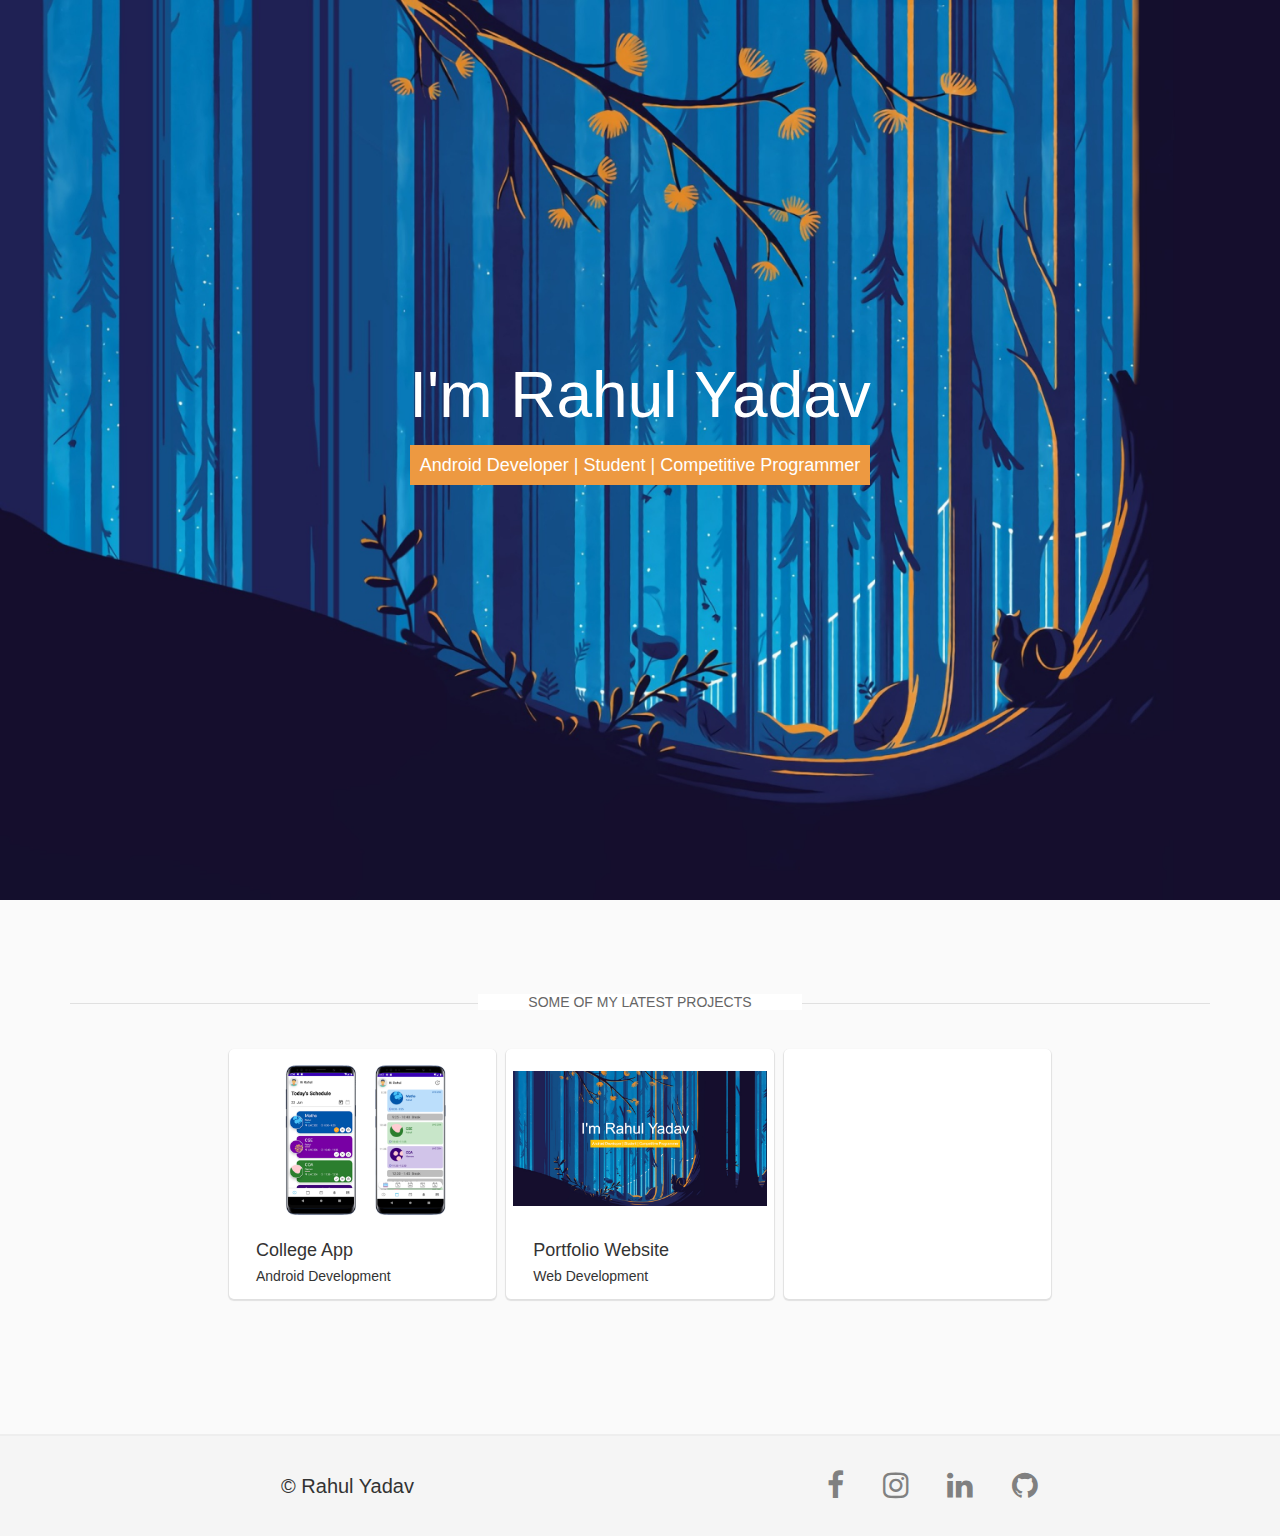
==== index.html @ d0b0674b "home file is renamed to index" ====
<!doctype html>
<html lang="en">
  <head>
    <meta charset="utf-8">
    <meta name="viewport" content="width=device-width, initial-scale=1, shrink-to-fit=no">
    <link href="css/bootstrap.min.css" rel="stylesheet">
    <link rel="stylesheet" href="css/style.css">
    <link rel="stylesheet" href="https://cdnjs.cloudflare.com/ajax/libs/font-awesome/4.7.0/css/font-awesome.min.css">
    
    <title>Portfolio Website</title>
  </head>
  <body>
    <div class="container-fluid">
      <div class="image">
        <div class="image-text">
          <h1 >I'm Rahul Yadav</h1>
          <h3><span>Android Developer | Student | Competitive Programmer</span></h3>
        </div>
      </div>
    </div>
    <br>
    <br>
    <div class="container text-center projects">
      <h2><span>SOME OF MY LATEST PROJECTS</span></h2>
    </div>
    <br>
    <br>
    <div class="container project-card">
      <div class="row">
        <div class="col-md-4">
          <div class="card-item">
            <div class="card-image-app"></div>
            <h4>College App</h4>
            <span>Android Development</span>
          </div>
        </div>
        <div class="col-md-4">
          <div class="card-item">
            <div class="card-image-website"></div>
            <h4>Portfolio Website</h4>
            <span>Web Development</span>
          </div>
        </div>
        <div class="col-md-4">
          <div class="card-item">
            <div class="card-image"></div>
          </div>
        </div>
      </div>
    </div>
    <footer class="container-fluid text-center">
      <div class="container">
        <div class="row">
          <div class="col-xs-6">
            <span>&copy Rahul Yadav</span>
          </div>
          <div class="col-xs-6">
            <span class="links">
              <a href="#" class="fa fa-facebook"></a>
              <a href="#" class="fa fa-instagram"></a>
              <a href="https://www.linkedin.com/in/rahulyadav00" class="fa fa-linkedin"></a>
              <a href="https://github.com/Rahul-Yadav-00" class="fa fa-github"></a>
            </span>
          </div>
        </div>
      </div>
    </footer>
  </body>
</html>
---- css/style.css ----
html, body{
    height: 100%;
    width: 100%;
    background-color: #FAFAFA;
}
.image{
    background: url(images/background.jpg) fixed;
    background-repeat: no-repeat;
    background-size: cover;
    max-width: 100%;
    height: 100vh;
    padding: 0;
    position: relative;
}
.image-text{
    text-align: center;
    top: 40vh;
    position: absolute;
    width: 100%;
}
.image-text h1{
    margin: 0;
    padding: 0;
    font-size: 5vw;
    color: white
}
.image-text h3{
    text-align: center;
}
.image-text h3 span{
    background-color: #ed9941;
    /* box-shadow: 0 5px 5px 5px rgba(255, 255, 0, 0.096); */
    padding: 10px;
    color: white;
    font-size: 18px;
}
.container-fluid{
    margin: 0;
    padding: 0;
}
.projects{
    margin-top: 4%;
}
.projects h2{
    width: 100%; 
    text-align: center; 
    border-bottom: 1px solid #e0e0e0; 
    line-height: 1px;
    margin: 5px 0 0px;
}
.projects span{
    font-family: "proxima nova", "Helvetica Neue", Helvetica, Arial, sans-serif;
    font-size: 14px;
    background:#fff; 
    padding:0 50px; 
    color: #666;
}
.project-card{
    width: 65%;
    margin-bottom: 50px;
}
.col-md-4{
    padding: 5px;
}
.card-item {
    box-shadow: 0 1px 1px 1px rgba(0,0,0,0.1);
    height: 250px;
    background-color: white;
    margin: 0px;
    margin-bottom: 80px;
    padding: 7px;
    border-radius: 5px;
    transition: transform .2s ease; 
}
.card-item:hover{
    transform: scale(1.05);
}
.card-item h4{
    padding-left: 20px;
    padding-top: 10px;
    margin-bottom: 5px;
    color: #333333;
    font-size: 18px;
}
.card-item span{
    padding-left: 20px;
    padding-top: 10px;
}
.card-image-app{
    height: 70%;
    max-width: 100%;
    background: url(images/group.png) no-repeat center center;
    background-size: contain;
}
.card-image-website{
    height: 70%;
    max-width: 100%;
    background: url(images/Website.jpg) no-repeat center center;
    background-size: contain;
}

footer{
    background-color: #F5F5F5;
    border-top: 2px outset;
}
.col-xs-6 span{
    line-height: 100px;
    font-size: 20px;
    text-align: center;
}
.col-xs-6 .links{
    font-size: 30px;
}
.col-xs-6 .links a{
    padding: 15px;
    color: grey;
}

.col-xs-6 .links a:hover{
    padding: 15px;
    text-decoration: none;
    color: black;
}
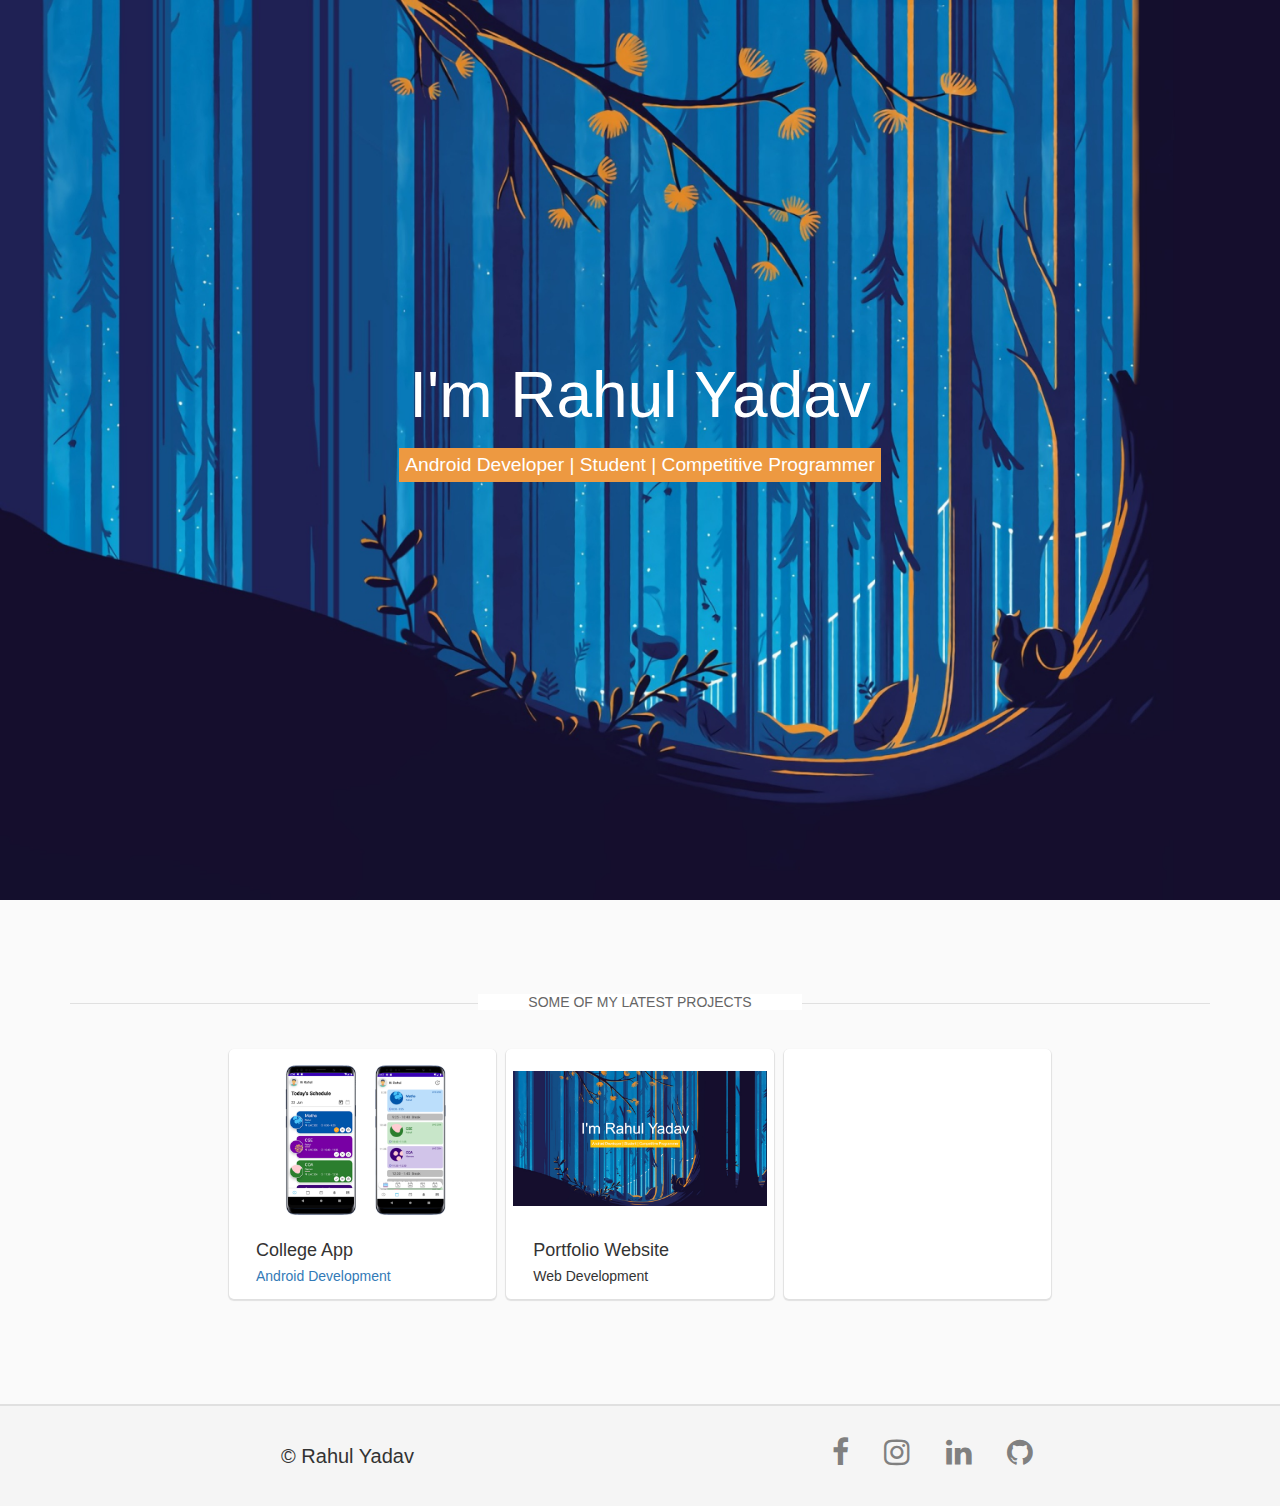
==== commit d6797bbe: "college app html page is added" ====
--- a/index.html
+++ b/index.html
@@ -28,11 +28,13 @@
     <div class="container project-card">
       <div class="row">
         <div class="col-md-4">
-          <div class="card-item">
-            <div class="card-image-app"></div>
-            <h4>College App</h4>
-            <span>Android Development</span>
-          </div>
+          <a href="college-app.html" class="card-hover">
+            <div class="card-item">
+              <div class="card-image-app"></div>
+              <h4>College App</h4>
+              <span>Android Development</span>
+            </div>
+          </a>
         </div>
         <div class="col-md-4">
           <div class="card-item">
@@ -48,7 +50,7 @@
         </div>
       </div>
     </div>
-    <footer class="container-fluid text-center">
+    <footer class="container-fluid text-center footer-margin">
       <div class="container">
         <div class="row">
           <div class="col-xs-6">
--- a/css/style.css
+++ b/css/style.css
@@ -30,9 +30,9 @@
 .image-text h3 span{
     background-color: #ed9941;
     /* box-shadow: 0 5px 5px 5px rgba(255, 255, 0, 0.096); */
-    padding: 10px;
+    padding: 0.5vw;
     color: white;
-    font-size: 18px;
+    font-size: 1.5vw;
 }
 .container-fluid{
     margin: 0;
@@ -57,7 +57,6 @@
 }
 .project-card{
     width: 65%;
-    margin-bottom: 50px;
 }
 .col-md-4{
     padding: 5px;
@@ -67,13 +66,15 @@
     height: 250px;
     background-color: white;
     margin: 0px;
-    margin-bottom: 80px;
     padding: 7px;
     border-radius: 5px;
     transition: transform .2s ease; 
 }
 .card-item:hover{
     transform: scale(1.05);
+}
+.card-hover:hover{
+    text-decoration: none;
 }
 .card-item h4{
     padding-left: 20px;
@@ -101,14 +102,17 @@
 
 footer{
     background-color: #F5F5F5;
-    border-top: 2px outset;
+    border-top: 2px outset #e0e0e0;
+}
+.footer-margin{
+    margin-top: 100px;
 }
 .col-xs-6 span{
     line-height: 100px;
     font-size: 20px;
     text-align: center;
 }
-.col-xs-6 .links{
+.col-xs-6 .links a{
     font-size: 30px;
 }
 .col-xs-6 .links a{
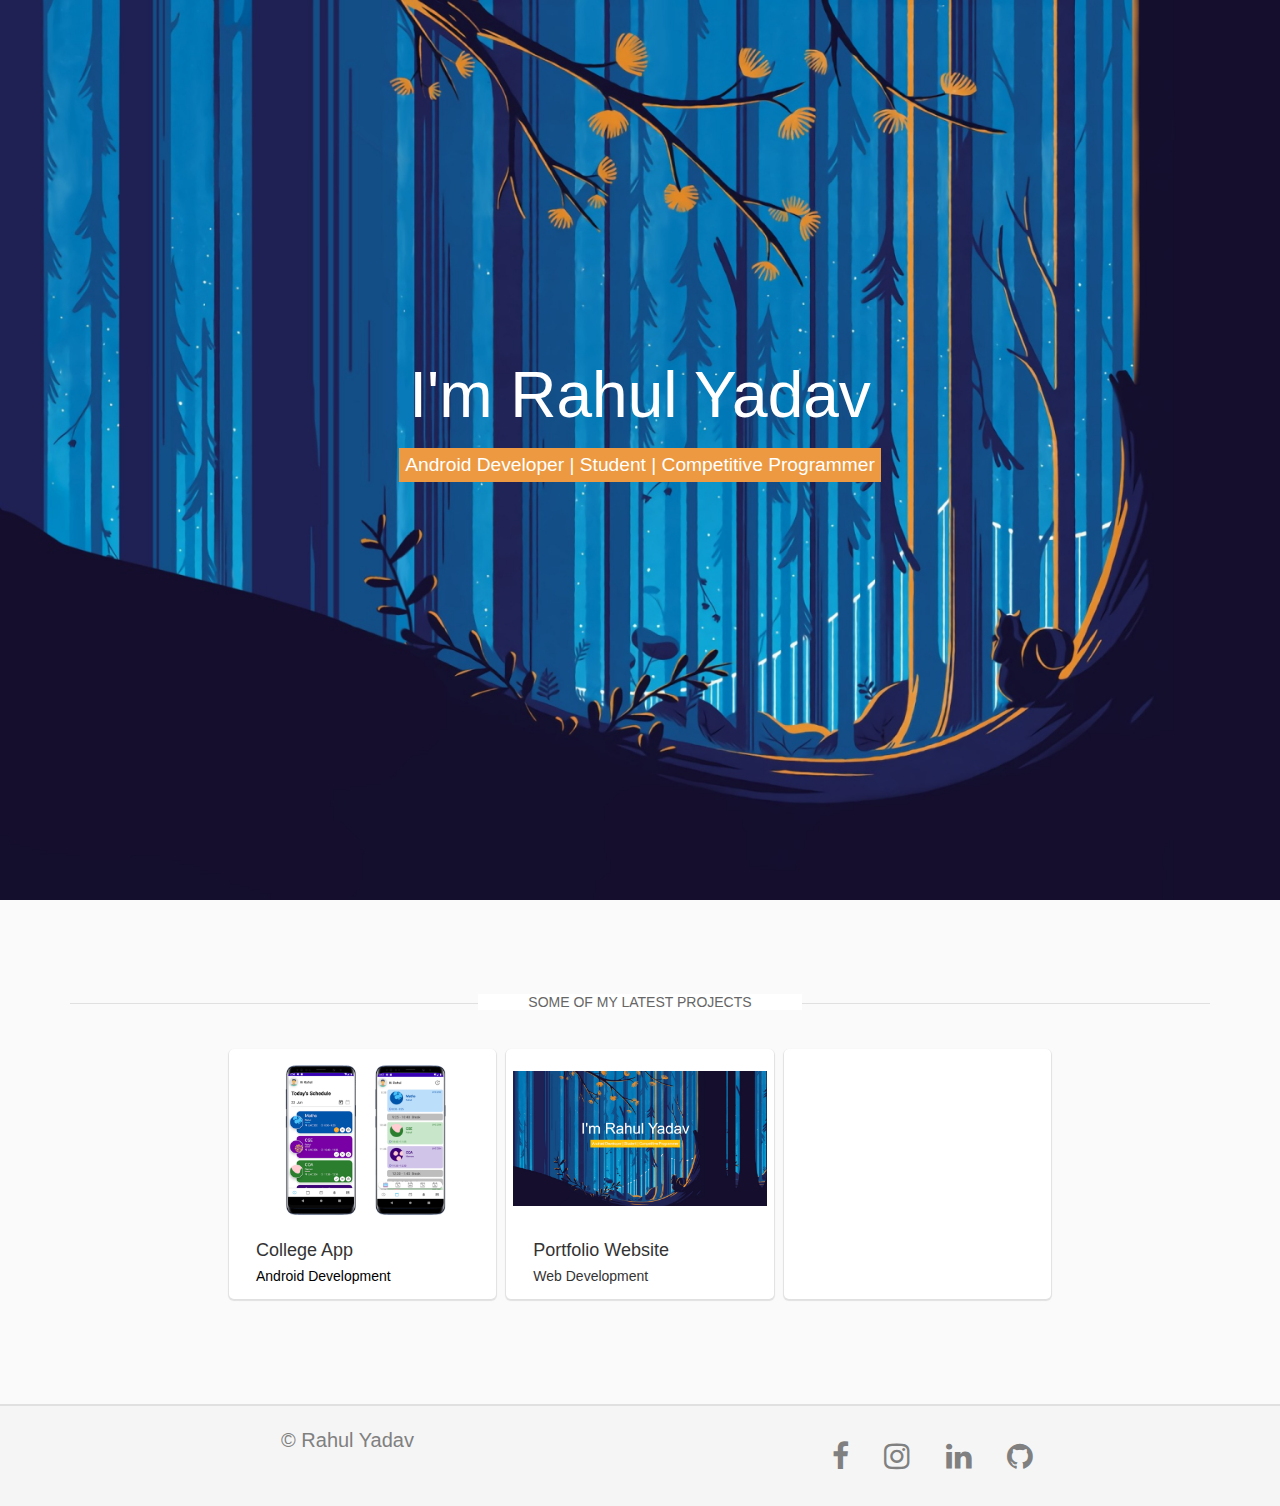
==== commit 92555011: "mobile responsivness" ====
--- a/index.html
+++ b/index.html
@@ -7,7 +7,7 @@
     <link rel="stylesheet" href="css/style.css">
     <link rel="stylesheet" href="https://cdnjs.cloudflare.com/ajax/libs/font-awesome/4.7.0/css/font-awesome.min.css">
     
-    <title>Portfolio Website</title>
+    <title>Rahul Yadav | Portfolio Website</title>
   </head>
   <body>
     <div class="container-fluid">
@@ -53,10 +53,10 @@
     <footer class="container-fluid text-center footer-margin">
       <div class="container">
         <div class="row">
-          <div class="col-xs-6">
+          <div class="col-sm-6">
             <span>&copy Rahul Yadav</span>
           </div>
-          <div class="col-xs-6">
+          <div class="col-sm-6">
             <span class="links">
               <a href="#" class="fa fa-facebook"></a>
               <a href="#" class="fa fa-instagram"></a>
--- a/css/style.css
+++ b/css/style.css
@@ -73,8 +73,13 @@
 .card-item:hover{
     transform: scale(1.05);
 }
+.card-hover{
+    text-decoration: none;
+    color: black;
+}
 .card-hover:hover{
     text-decoration: none;
+    color: black;
 }
 .card-item h4{
     padding-left: 20px;
@@ -106,22 +111,52 @@
 }
 .footer-margin{
     margin-top: 100px;
+    padding: 20px;
 }
-.col-xs-6 span{
-    line-height: 100px;
+.col-sm-6 span{
     font-size: 20px;
     text-align: center;
+    color: grey;
 }
-.col-xs-6 .links a{
+.col-sm-6 .links a{
     font-size: 30px;
 }
-.col-xs-6 .links a{
+.col-sm-6 .links a{
     padding: 15px;
     color: grey;
 }
 
-.col-xs-6 .links a:hover{
+.col-sm-6 .links a:hover{
     padding: 15px;
     text-decoration: none;
     color: black;
 }
+@media(max-width: 600px){
+    .image-text h1{
+        margin: 0;
+        padding: 0;
+        font-size: 8vw;
+        color: white
+    }
+    .image-text h3{
+        text-align: center;
+        margin-top: 5px;
+    }
+    .image-text h3 span{
+        background-color: #ed9941;
+        /* box-shadow: 0 5px 5px 5px rgba(255, 255, 0, 0.096); */
+        margin:0;
+        padding: 0.6vw;
+        color: white;
+        font-size: 3vw;
+    }
+    .col-sm-6 .links a{
+        padding: 15px;
+        padding-bottom: 0;
+        color: grey;
+        font-size: 20px;
+    }
+    .col-sm-6 span{
+        font-size: 25px;
+    }
+}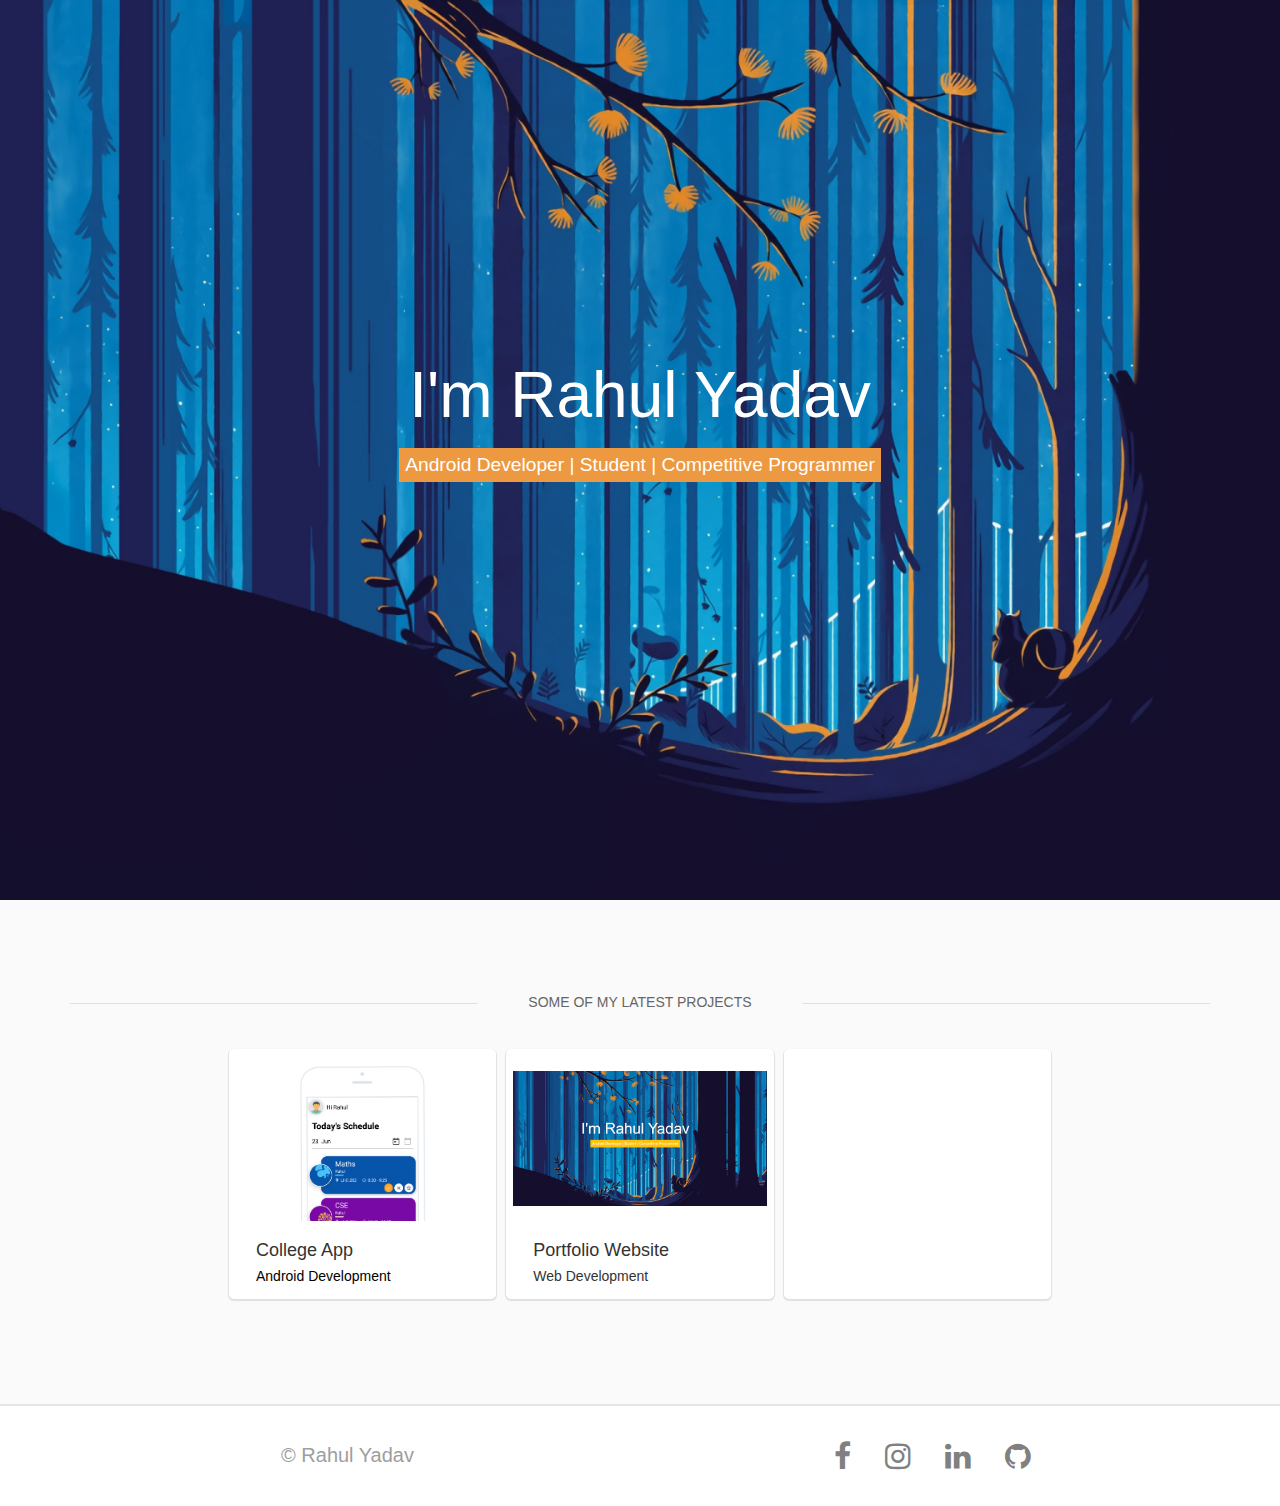
==== commit 9596e8dd: "nav bar is redesigned" ====
--- a/index.html
+++ b/index.html
@@ -27,7 +27,7 @@
     <br>
     <div class="container project-card">
       <div class="row">
-        <div class="col-md-4">
+        <div class="col-sm-4">
           <a href="college-app.html" class="card-hover">
             <div class="card-item">
               <div class="card-image-app"></div>
@@ -36,14 +36,14 @@
             </div>
           </a>
         </div>
-        <div class="col-md-4">
+        <div class="col-sm-4">
           <div class="card-item">
             <div class="card-image-website"></div>
             <h4>Portfolio Website</h4>
             <span>Web Development</span>
           </div>
         </div>
-        <div class="col-md-4">
+        <div class="col-sm-4">
           <div class="card-item">
             <div class="card-image"></div>
           </div>
@@ -52,20 +52,20 @@
     </div>
     <footer class="container-fluid text-center footer-margin">
       <div class="container">
-        <div class="row">
-          <div class="col-sm-6">
-            <span>&copy Rahul Yadav</span>
+          <div class="row">
+              <div class="col-sm-6 copy-write">
+              <span>&copy Rahul Yadav</span>
+              </div>
+              <div class="col-sm-6">
+              <span class="links">
+                  <a href="#" class="fa fa-facebook"></a>
+                  <a href="#" class="fa fa-instagram"></a>
+                  <a href="https://www.linkedin.com/in/rahulyadav00" class="fa fa-linkedin"></a>
+                  <a href="https://github.com/Rahul-Yadav-00" class="fa fa-github"></a>
+              </span>
+              </div>
           </div>
-          <div class="col-sm-6">
-            <span class="links">
-              <a href="#" class="fa fa-facebook"></a>
-              <a href="#" class="fa fa-instagram"></a>
-              <a href="https://www.linkedin.com/in/rahulyadav00" class="fa fa-linkedin"></a>
-              <a href="https://github.com/Rahul-Yadav-00" class="fa fa-github"></a>
-            </span>
-          </div>
-        </div>
       </div>
-    </footer>
+  </footer>
   </body>
 </html>--- a/css/style.css
+++ b/css/style.css
@@ -5,6 +5,7 @@
 }
 .image{
     background: url(images/background.jpg) fixed;
+    /* background-color: black; */
     background-repeat: no-repeat;
     background-size: cover;
     max-width: 100%;
@@ -51,14 +52,14 @@
 .projects span{
     font-family: "proxima nova", "Helvetica Neue", Helvetica, Arial, sans-serif;
     font-size: 14px;
-    background:#fff; 
+    background:#FAFAFA; 
     padding:0 50px; 
     color: #666;
 }
 .project-card{
     width: 65%;
 }
-.col-md-4{
+.col-sm-4{
     padding: 5px;
 }
 .card-item {
@@ -95,7 +96,7 @@
 .card-image-app{
     height: 70%;
     max-width: 100%;
-    background: url(images/group.png) no-repeat center center;
+    background: url(images/iphoneHome.png) no-repeat center center;
     background-size: contain;
 }
 .card-image-website{
@@ -104,19 +105,14 @@
     background: url(images/Website.jpg) no-repeat center center;
     background-size: contain;
 }
-
 footer{
-    background-color: #F5F5F5;
-    border-top: 2px outset #e0e0e0;
+    background-color: white;
+    border-top: 2px solid rgba(0, 0, 0, 0.1);
+    padding: 20px
 }
 .footer-margin{
+    padding:20px;
     margin-top: 100px;
-    padding: 20px;
-}
-.col-sm-6 span{
-    font-size: 20px;
-    text-align: center;
-    color: grey;
 }
 .col-sm-6 .links a{
     font-size: 30px;
@@ -130,6 +126,14 @@
     padding: 15px;
     text-decoration: none;
     color: black;
+}
+.copy-write{
+    display: flex;
+    justify-content: space-around;
+    align-items: center;
+    font-size: 20px;
+    color: #9e9e9e;
+    padding: 15px;
 }
 @media(max-width: 600px){
     .image-text h1{
@@ -154,9 +158,16 @@
         padding: 15px;
         padding-bottom: 0;
         color: grey;
+        font-size: 25px;
+    }
+    .col-sm-6 span{
         font-size: 20px;
     }
-    .col-sm-6 span{
-        font-size: 25px;
+    .projects span{
+        font-family: "proxima nova", "Helvetica Neue", Helvetica, Arial, sans-serif;
+        font-size: 14px;
+        background:#FAFAFA; 
+        padding:0 20px; 
+        color: #666;
     }
 }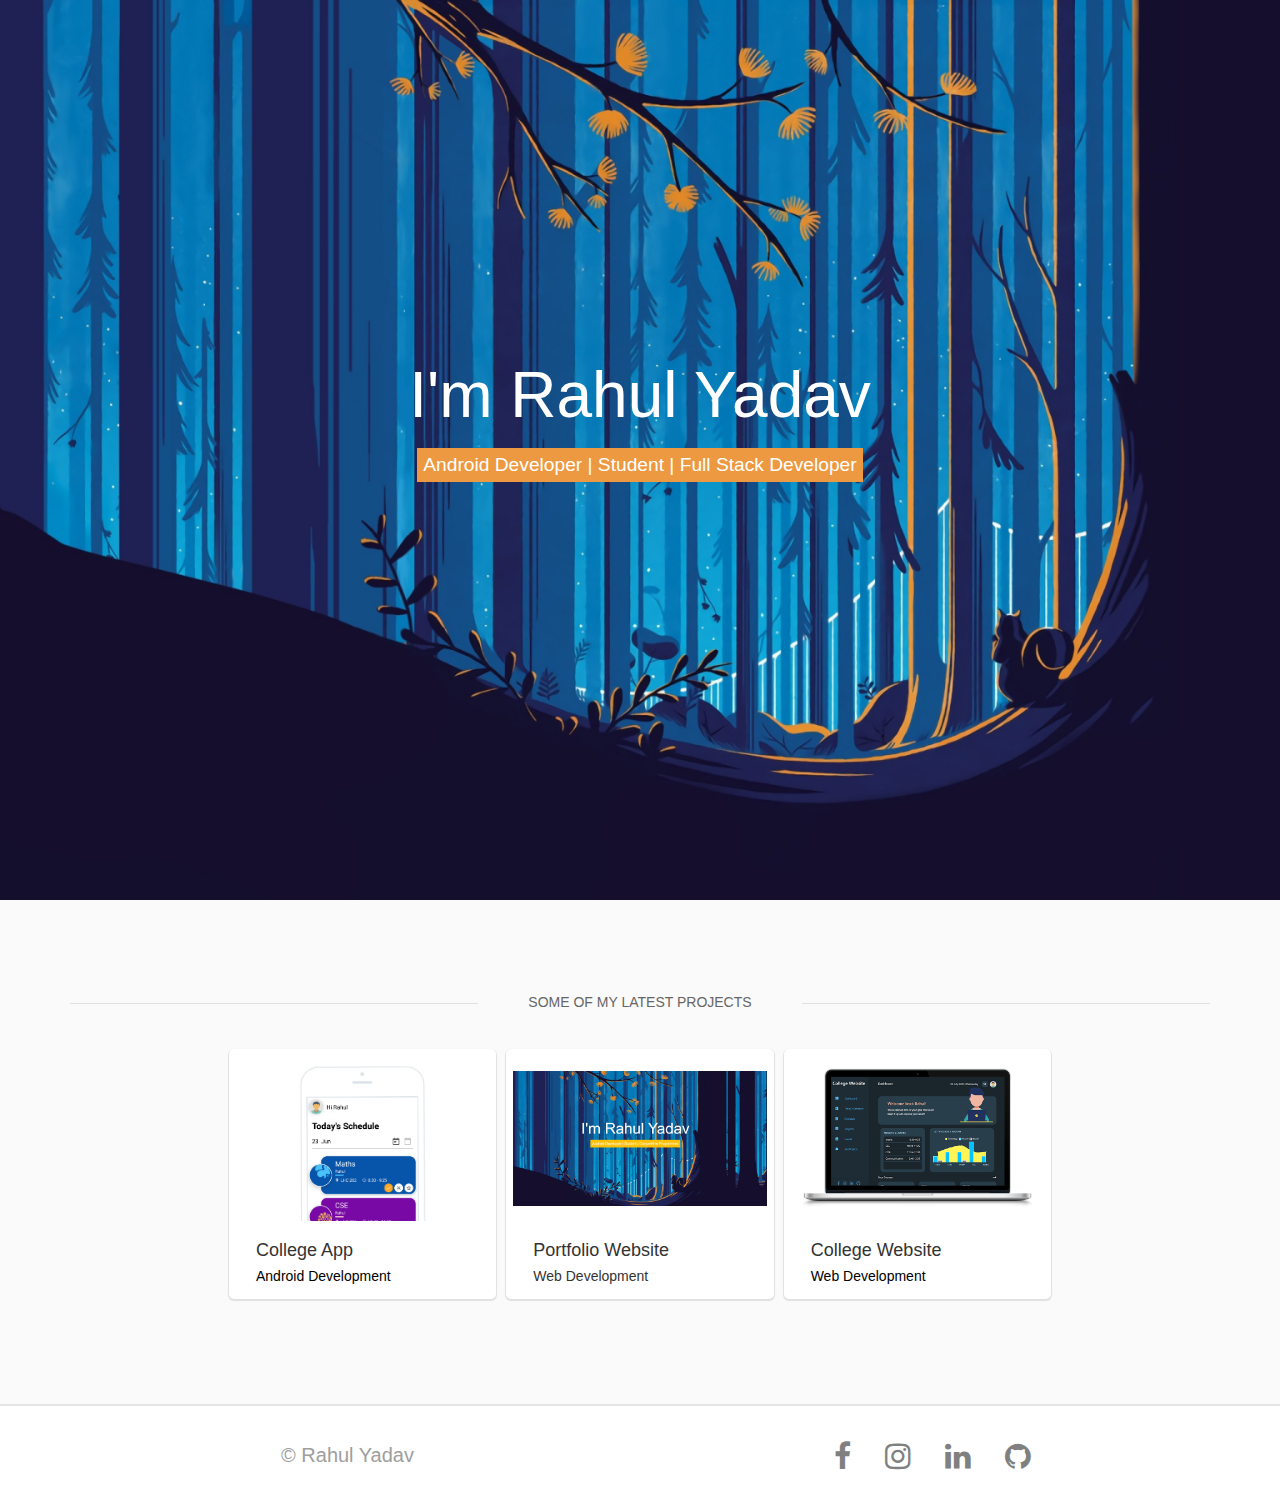
==== commit 817100d1: "new college website project is added" ====
--- a/index.html
+++ b/index.html
@@ -14,7 +14,7 @@
       <div class="image">
         <div class="image-text">
           <h1 >I'm Rahul Yadav</h1>
-          <h3><span>Android Developer | Student | Competitive Programmer</span></h3>
+          <h3><span>Android Developer | Student | Full Stack Developer</span></h3>
         </div>
       </div>
     </div>
@@ -30,7 +30,7 @@
         <div class="col-sm-4">
           <a href="college-app.html" class="card-hover">
             <div class="card-item">
-              <div class="card-image-app"></div>
+              <div class="card-image-college-app"></div>
               <h4>College App</h4>
               <span>Android Development</span>
             </div>
@@ -38,15 +38,19 @@
         </div>
         <div class="col-sm-4">
           <div class="card-item">
-            <div class="card-image-website"></div>
+            <div class="card-image-portfolio-website"></div>
             <h4>Portfolio Website</h4>
             <span>Web Development</span>
           </div>
         </div>
         <div class="col-sm-4">
-          <div class="card-item">
-            <div class="card-image"></div>
-          </div>
+          <a href="college-website.html" class="card-hover">
+            <div class="card-item">
+              <div class="card-image-college-website"></div>
+              <h4>College Website</h4>
+              <span>Web Development</span>
+            </div>
+          </a>
         </div>
       </div>
     </div>
@@ -58,10 +62,10 @@
               </div>
               <div class="col-sm-6">
               <span class="links">
-                  <a href="#" class="fa fa-facebook"></a>
-                  <a href="#" class="fa fa-instagram"></a>
-                  <a href="https://www.linkedin.com/in/rahulyadav00" class="fa fa-linkedin"></a>
-                  <a href="https://github.com/Rahul-Yadav-00" class="fa fa-github"></a>
+                <a href="https://www.facebook.com/profile.php?id=100008219052729" class="fa fa-facebook"></a>
+                <a href="https://www.instagram.com/rahul.yadav.00" class="fa fa-instagram"></a>
+                <a href="https://www.linkedin.com/in/rahulyadav00" class="fa fa-linkedin"></a>
+                <a href="https://github.com/Rahul-Yadav-00" class="fa fa-github"></a>
               </span>
               </div>
           </div>
--- a/css/style.css
+++ b/css/style.css
@@ -93,16 +93,22 @@
     padding-left: 20px;
     padding-top: 10px;
 }
-.card-image-app{
+.card-image-college-app{
     height: 70%;
     max-width: 100%;
     background: url(images/iphoneHome.png) no-repeat center center;
     background-size: contain;
 }
-.card-image-website{
+.card-image-portfolio-website{
     height: 70%;
     max-width: 100%;
     background: url(images/Website.jpg) no-repeat center center;
+    background-size: contain;
+}
+.card-image-college-website{
+    height: 70%;
+    max-width: 100%;
+    background: url(images/dashboard_show_1.png) no-repeat center center;
     background-size: contain;
 }
 footer{
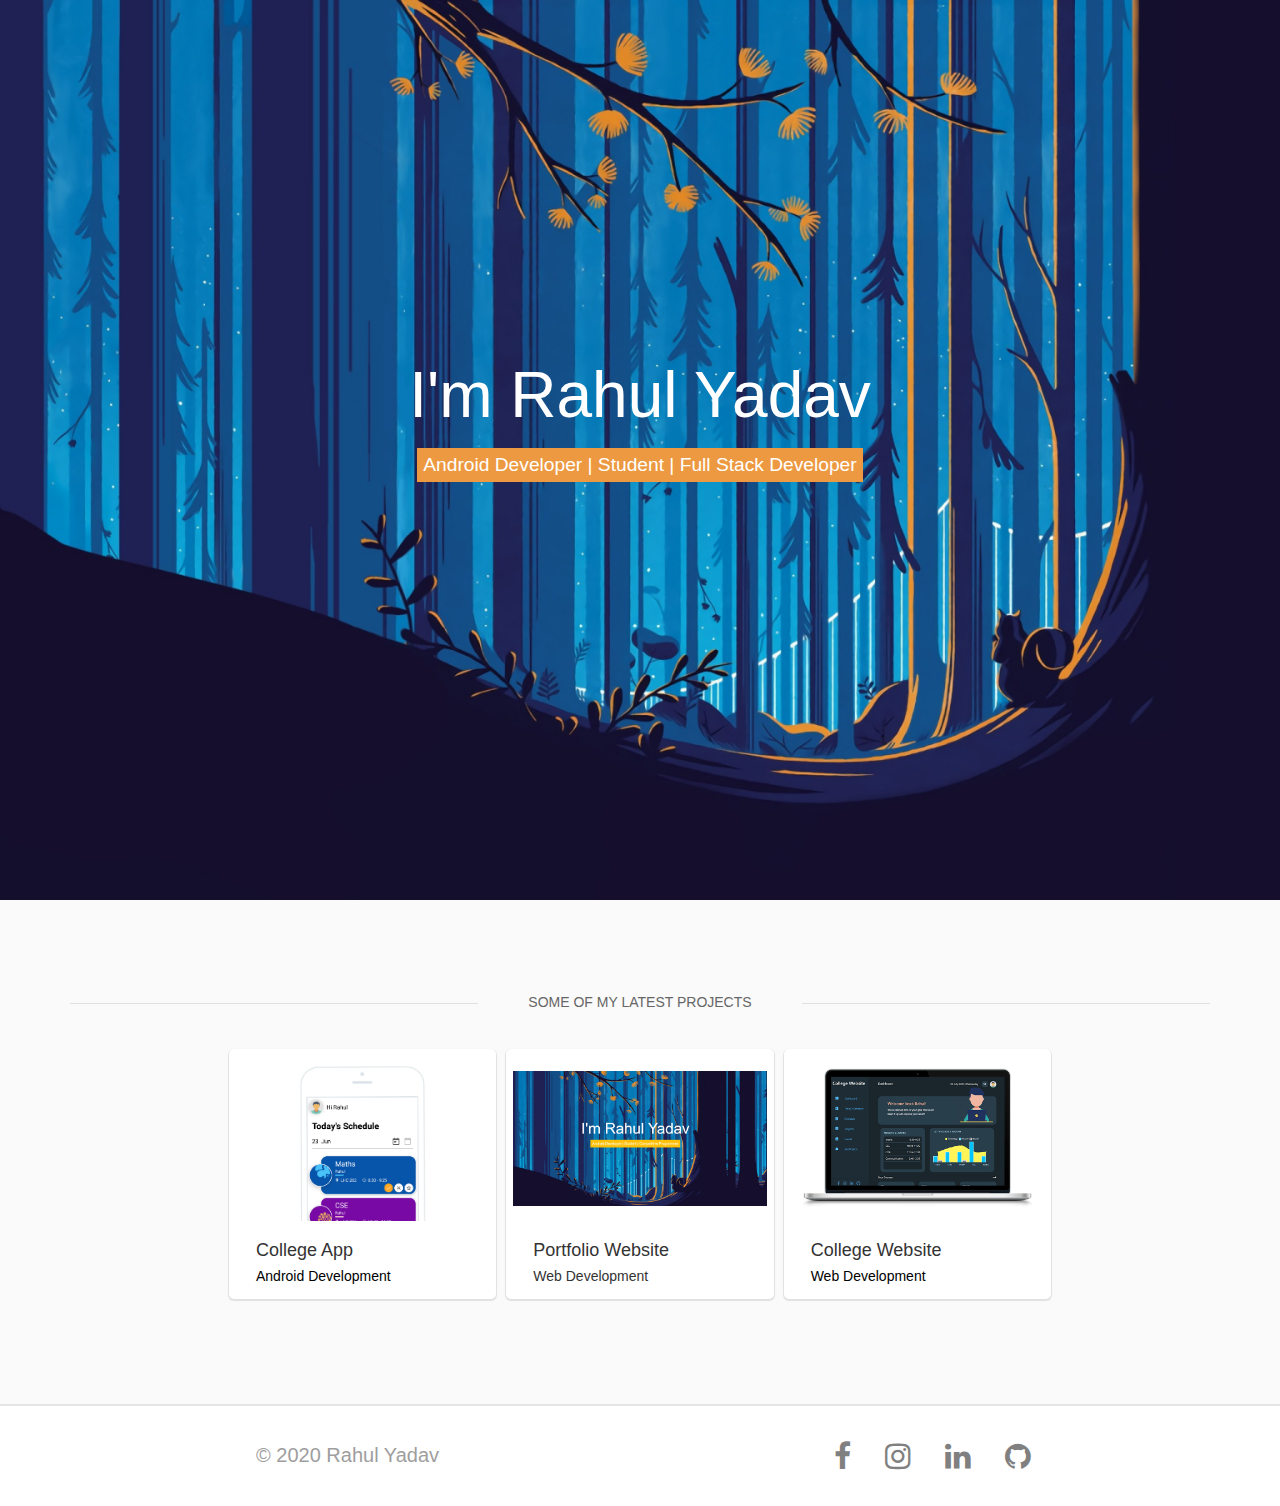
==== commit 3d09e0e7: "copy write year is added to the website" ====
--- a/index.html
+++ b/index.html
@@ -58,7 +58,7 @@
       <div class="container">
           <div class="row">
               <div class="col-sm-6 copy-write">
-              <span>&copy Rahul Yadav</span>
+                <span>&copy 2020 Rahul Yadav</span>
               </div>
               <div class="col-sm-6">
               <span class="links">
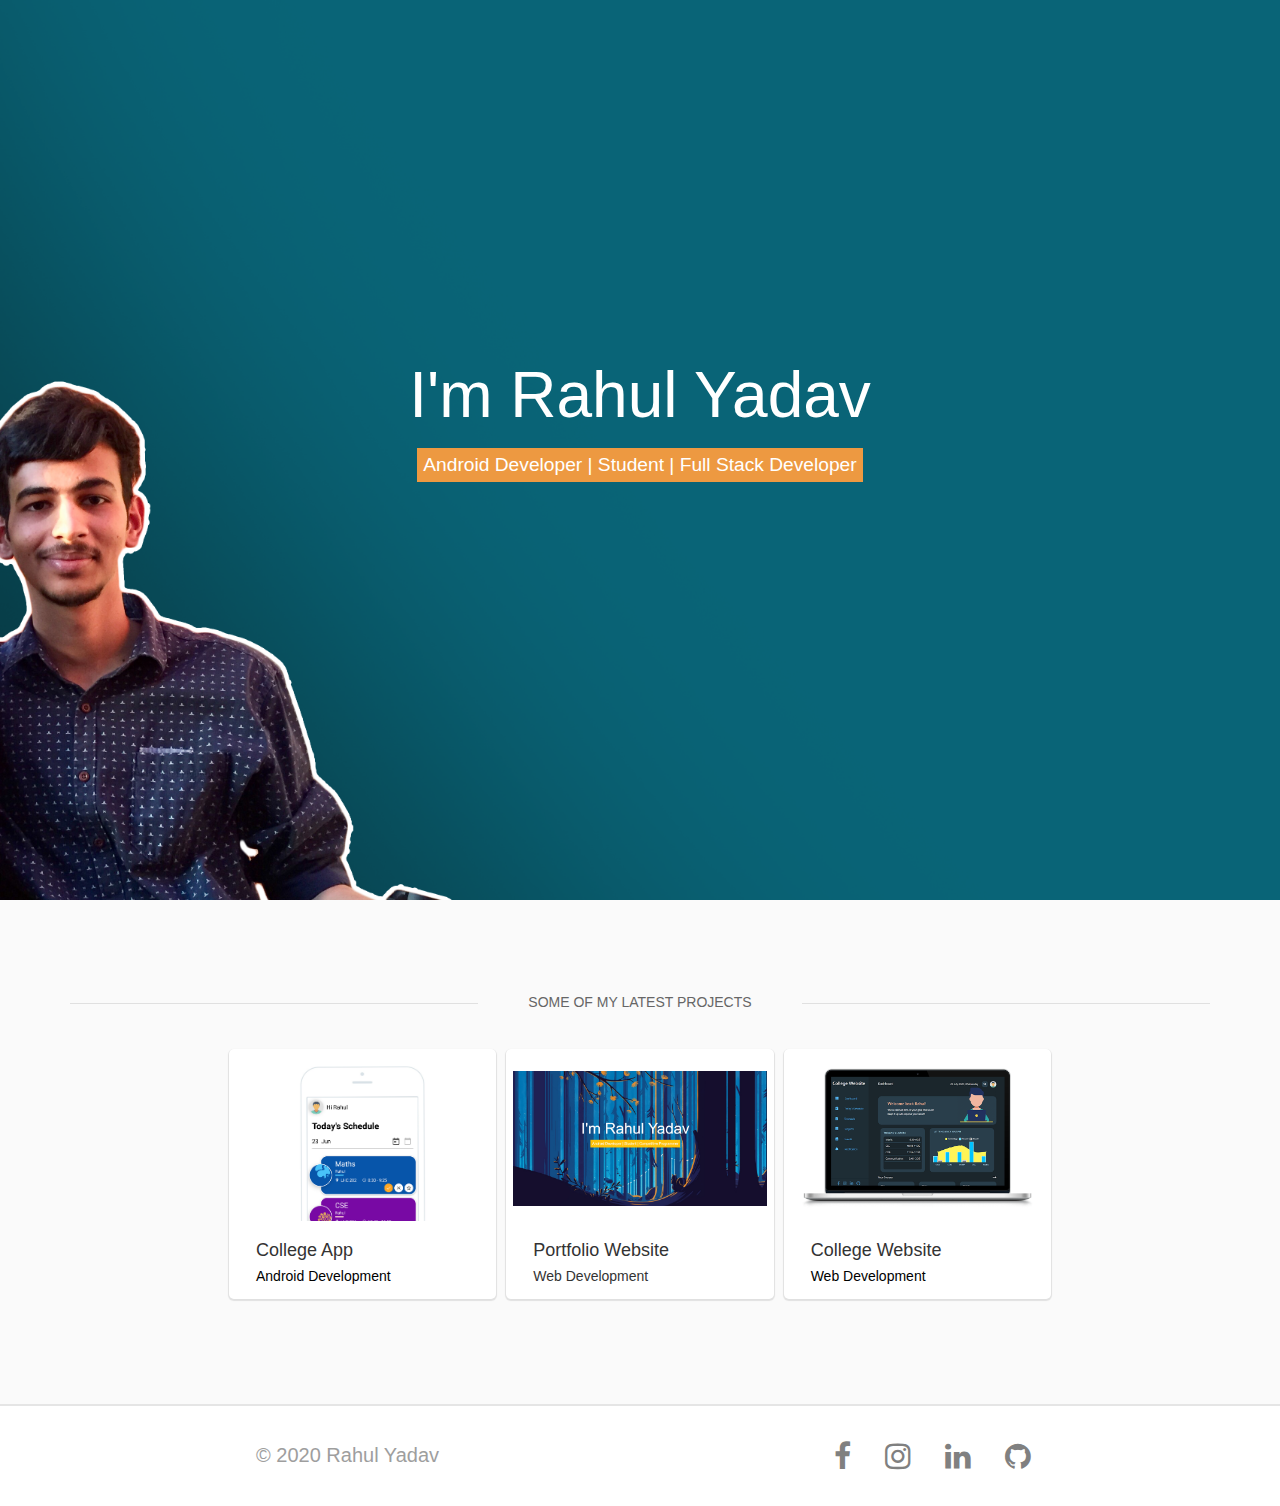
==== commit 50b3aaf2: "home screen photo is changed" ====
--- a/index.html
+++ b/index.html
@@ -4,7 +4,7 @@
     <meta charset="utf-8">
     <meta name="viewport" content="width=device-width, initial-scale=1, shrink-to-fit=no">
     <link href="css/bootstrap.min.css" rel="stylesheet">
-    <link rel="stylesheet" href="css/style.css">
+    <link rel="stylesheet" href="css/index.css">
     <link rel="stylesheet" href="https://cdnjs.cloudflare.com/ajax/libs/font-awesome/4.7.0/css/font-awesome.min.css">
     
     <title>Rahul Yadav | Portfolio Website</title>
@@ -12,9 +12,11 @@
   <body>
     <div class="container-fluid">
       <div class="image">
-        <div class="image-text">
-          <h1 >I'm Rahul Yadav</h1>
-          <h3><span>Android Developer | Student | Full Stack Developer</span></h3>
+        <div class="blur">
+          <div class="image-text">
+            <h1 >I'm Rahul Yadav</h1>
+            <h3><span>Android Developer | Student | Full Stack Developer</span></h3>
+          </div>
         </div>
       </div>
     </div>
--- a/css/index.css
+++ b/css/index.css
@@ -0,0 +1,193 @@
+html, body{
+    height: 100%;
+    width: 100%;
+    background-color: #FAFAFA;
+}
+.image{
+    background: url(images/portfoliohomescreen.png) fixed;
+    background-color: #096477;
+    background-repeat: no-repeat;
+    background-size: contain;
+    max-width: 100%;
+    height: 100vh;
+    padding: 0;
+    position: relative;
+}
+.image-text{
+    text-align: center;
+    top: 40vh;
+    position: absolute;
+    width: 100%;
+}
+.image-text h1{
+    margin: 0;
+    padding: 0;
+    font-size: 5vw;
+    color: white
+}
+.image-text h3{
+    text-align: center;
+}
+.image-text h3 span{
+    background-color: #ed9941;
+    /* box-shadow: 0 5px 5px 5px rgba(255, 255, 0, 0.096); */
+    padding: 0.5vw;
+    color: white;
+    font-size: 1.5vw;
+}
+.container-fluid{
+    margin: 0;
+    padding: 0;
+}
+.projects{
+    margin-top: 4%;
+}
+.projects h2{
+    width: 100%; 
+    text-align: center; 
+    border-bottom: 1px solid #e0e0e0; 
+    line-height: 1px;
+    margin: 5px 0 0px;
+}
+.projects span{
+    font-family: "proxima nova", "Helvetica Neue", Helvetica, Arial, sans-serif;
+    font-size: 14px;
+    background:#FAFAFA; 
+    padding:0 50px; 
+    color: #666;
+}
+.project-card{
+    width: 65%;
+}
+.col-sm-4{
+    padding: 5px;
+}
+.card-item {
+    box-shadow: 0 1px 1px 1px rgba(0,0,0,0.1);
+    height: 250px;
+    background-color: white;
+    margin: 0px;
+    padding: 7px;
+    border-radius: 5px;
+    transition: transform .2s ease; 
+}
+.card-item:hover{
+    transform: scale(1.05);
+}
+.card-hover{
+    text-decoration: none;
+    color: black;
+}
+.card-hover:hover{
+    text-decoration: none;
+    color: black;
+}
+.card-item h4{
+    padding-left: 20px;
+    padding-top: 10px;
+    margin-bottom: 5px;
+    color: #333333;
+    font-size: 18px;
+}
+.card-item span{
+    padding-left: 20px;
+    padding-top: 10px;
+}
+.card-image-college-app{
+    height: 70%;
+    max-width: 100%;
+    background: url(images/iphoneHome.png) no-repeat center center;
+    background-size: contain;
+}
+.card-image-portfolio-website{
+    height: 70%;
+    max-width: 100%;
+    background: url(images/Website.jpg) no-repeat center center;
+    background-size: contain;
+}
+.card-image-college-website{
+    height: 70%;
+    max-width: 100%;
+    background: url(images/dashboard_show_1.png) no-repeat center center;
+    background-size: contain;
+}
+footer{
+    background-color: white;
+    border-top: 2px solid rgba(0, 0, 0, 0.1);
+    padding: 20px
+}
+.footer-margin{
+    padding:20px;
+    margin-top: 100px;
+}
+.col-sm-6 .links a{
+    font-size: 30px;
+}
+.col-sm-6 .links a{
+    padding: 15px;
+    color: grey;
+}
+
+.col-sm-6 .links a:hover{
+    padding: 15px;
+    text-decoration: none;
+    color: black;
+}
+.copy-write{
+    display: flex;
+    justify-content: space-around;
+    align-items: center;
+    font-size: 20px;
+    color: #9e9e9e;
+    padding: 15px;
+}
+@media(max-width: 600px){
+    .image-text h1{
+        margin: 0;
+        padding: 0;
+        font-size: 8vw;
+        color: white
+    }
+    .image-text h3{
+        text-align: center;
+        margin-top: 5px;
+    }
+    .image-text h3 span{
+        background-color: #ed9941;
+        /* box-shadow: 0 5px 5px 5px rgba(255, 255, 0, 0.096); */
+        margin:0;
+        padding: 0.6vw;
+        color: white;
+        font-size: 3vw;
+    }
+    .col-sm-6 .links a{
+        padding: 15px;
+        padding-bottom: 0;
+        color: grey;
+        font-size: 25px;
+    }
+    .col-sm-6 span{
+        font-size: 20px;
+    }
+    .projects span{
+        font-family: "proxima nova", "Helvetica Neue", Helvetica, Arial, sans-serif;
+        font-size: 14px;
+        background:#FAFAFA; 
+        padding:0 20px; 
+        color: #666;
+    }
+    .image{
+        position: relative;
+        /* background-color: transparent; */
+        background: url(images/mobilescreen.png);
+        background-color: #096477;
+        background-repeat: no-repeat;
+        background-size: cover;
+        position: relative;
+    }
+    .blur{
+        background-color: rgba(0, 0, 0, 0.233);
+        height: 100vh;
+        width: 100%;
+    }
+}